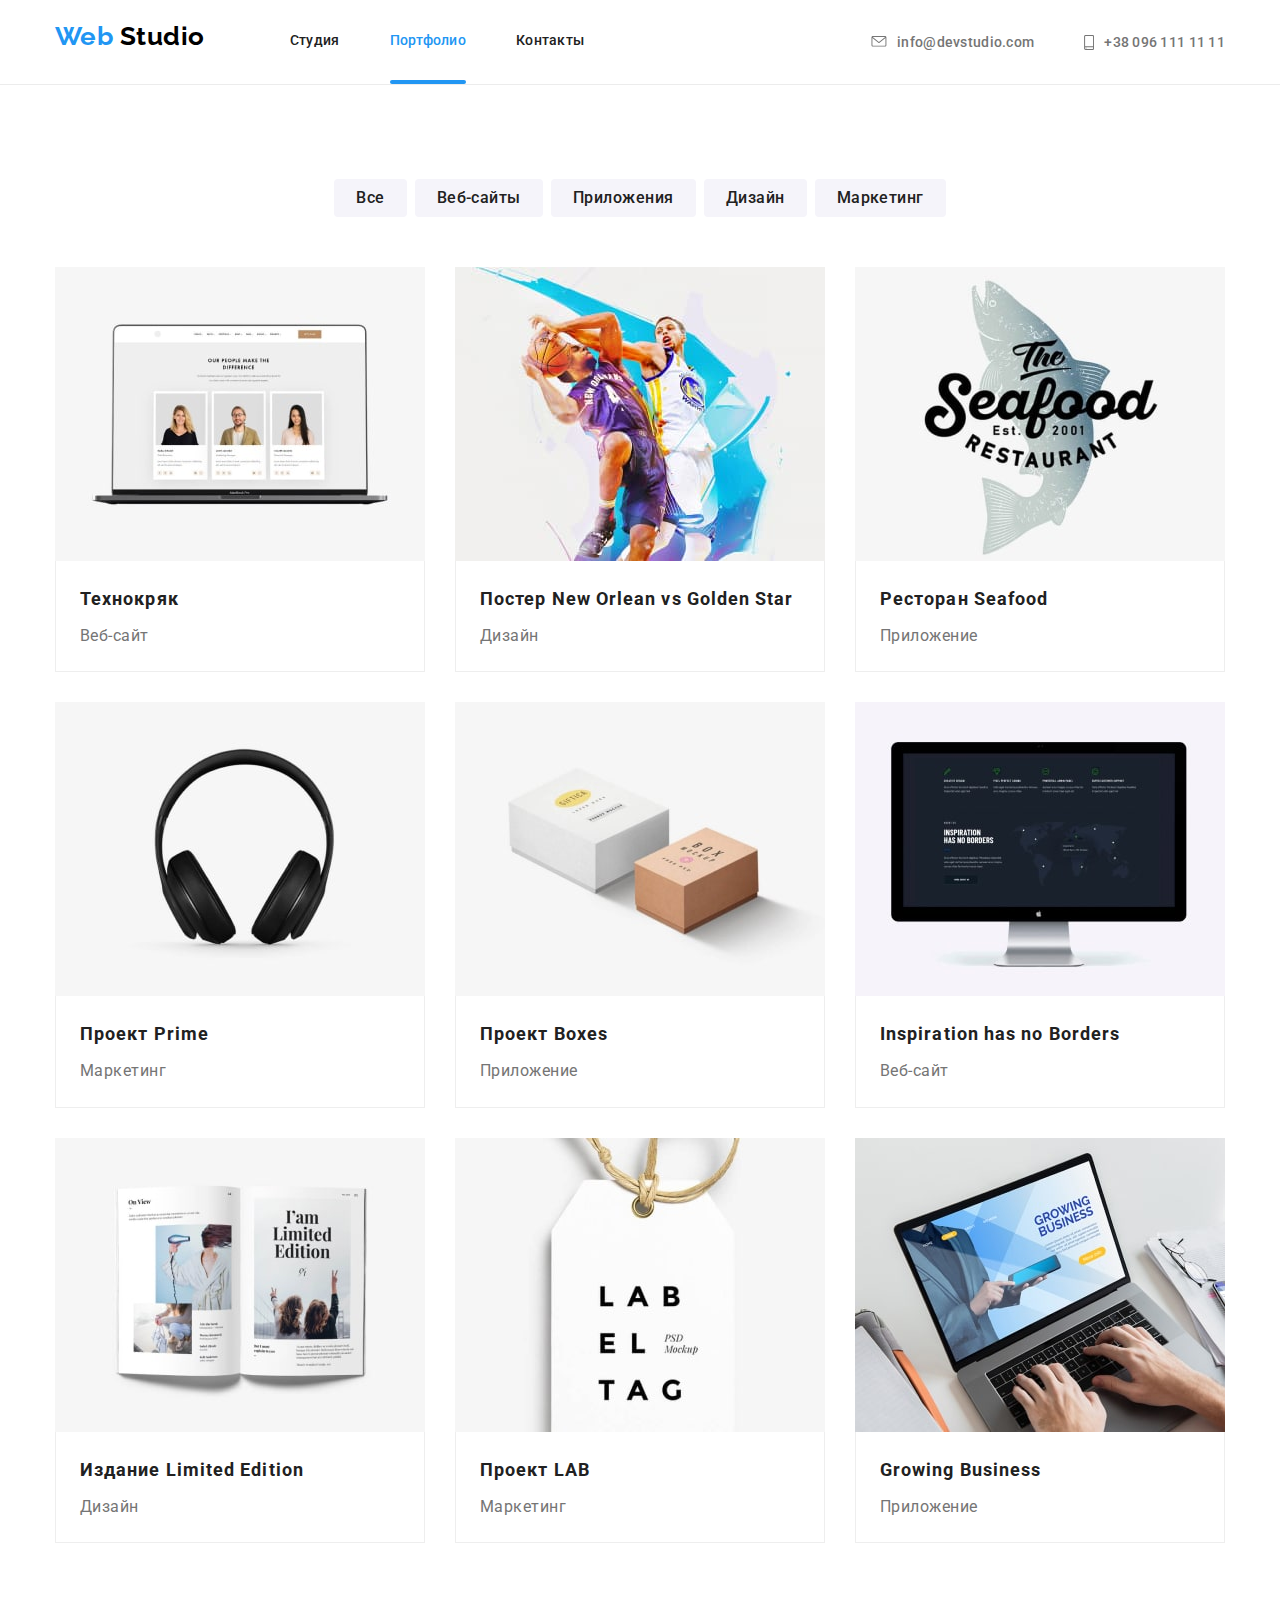
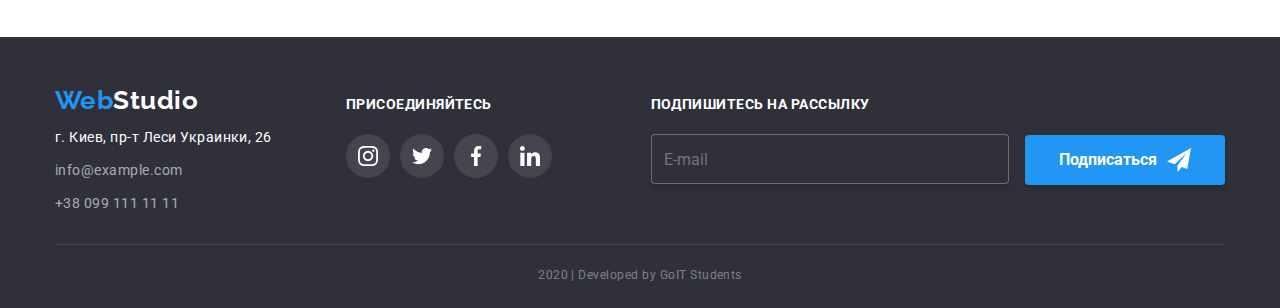
==== portfolio.html @ 4773e244 "Домашняя работа №6" ====
<!DOCTYPE html>
<html lang="ru">
  <head>
    <meta charset="UTF-8" />
    <meta name="viewport" content="width=device-width, initial-scale=1.0" />
    <title>Портфолио</title>
    <link
      href="https://fonts.googleapis.com/css2?family=Raleway:wght@700&family=Roboto:wght@400;500;700&display=swap"
      rel="stylesheet"
    />
    <link
      rel="stylesheet"
      href="https://cdnjs.cloudflare.com/ajax/libs/modern-normalize/0.6.0/modern-normalize.min.css"
    />
    <link rel="stylesheet" href="./css/style.css" />
  </head>
  <body>
    <header class="header-portfolio">
      <div class="main">
        <nav class="navigation">
          <a href="index.html" class="primary-logo"
            ><span class="blue-word">Web</span> Studio</a
          >

          <ul class="site-nav">
            <li class="nav-item">
              <a href="./index.html" class="link">Студия</a>
            </li>
            <li class="nav-item current">
              <a href="./portfolio.html" class="link active">Портфолио</a>
            </li>
            <li class="nav-item"><a href="" class="link">Контакты</a></li>
          </ul>
        </nav>

        <ul class="site-contacts">
          <li class="contacts-item">
            <a href="mailto:info@devstudio.com" class="link contacts">
              <svg class="envelope-icon">
                <use href="./images/symboldefs.svg#envelope"></use>
              </svg>
              info@devstudio.com</a
            >
          </li>
          <li class="contacts-item">
            <a href="tel:+380961111111" class="link contacts">
              <svg class="smartphone-icon">
                <use href="./images/symboldefs.svg#smartphone"></use>
              </svg>
              +38 096 111 11 11</a
            >
          </li>
        </ul>
      </div>
    </header>

    <main>
      <section class="product-section">
        <div class="product-container">
          <!-- Скрыть заголовок! -->
          <h1 class="hidden-title">Примеры работ</h1>
          <ul class="product-list">
            <li class="product-item">
              <button type="button" class="product-filter">Все</button>
            </li>
            <li class="product-item">
              <button type="button" class="product-filter">Веб-сайты</button>
            </li>
            <li class="product-item">
              <button type="button" class="product-filter">Приложения</button>
            </li>
            <li class="product-item">
              <button type="button" class="product-filter">Дизайн</button>
            </li>
            <li class="product-item">
              <button type="button" class="product-filter">Маркетинг</button>
            </li>
          </ul>

          <ul class="work-list">
            <li class="work-item">
              <a href="" class="filter-link">
                <div class="description-container">
                  <img
                    src="./images/tehnokryak.jpg"
                    alt="веб-сайт"
                    width="370"
                    height="294"
                    class="item-picture"
                  />
                  <p class="description-product">
                    Технокряк это современная площадка распространения
                    коронавируса. Компании используют эту платформу для
                    цифрового шпионажа и атак на защищённые сервера конкурентов.
                  </p>
                </div>
                <div class="item-card">
                  <h2 class="filter-title">Технокряк</h2>
                  <p class="categories-name">Веб-сайт</p>
                </div>
              </a>
            </li>
            <li class="work-item">
              <a href="" class="filter-link">
                <div class="description-container">
                  <div class="description-container">
                    <img
                      src="./images/nogs.jpg"
                      alt="дизайн"
                      width="370"
                      height="294"
                      class="item-picture"
                    />
                    <p class="description-product">
                      Технокряк это современная площадка распространения
                      коронавируса. Компании используют эту платформу для
                      цифрового шпионажа и атак на защищённые сервера
                      конкурентов.
                    </p>
                  </div>
                </div>
                <div class="item-card">
                  <h2 class="filter-title">Постер New Orlean vs Golden Star</h2>
                  <p class="categories-name">Дизайн</p>
                </div>
              </a>
            </li>
            <li class="work-item">
              <a href="" class="filter-link">
                <div class="description-container">
                  <img
                    src="./images/seafood.jpg"
                    alt="приложение"
                    width="370"
                    height="294"
                    class="item-picture"
                  />
                  <p class="description-product">
                    Технокряк это современная площадка распространения
                    коронавируса. Компании используют эту платформу для
                    цифрового шпионажа и атак на защищённые сервера конкурентов.
                  </p>
                </div>
                <div class="item-card">
                  <h2 class="filter-title">Ресторан Seafood</h2>
                  <p class="categories-name">Приложение</p>
                </div>
              </a>
            </li>
            <li class="work-item">
              <a href="" class="filter-link">
                <div class="description-container">
                  <img
                    src="./images/prime.jpg"
                    alt="маркетинг"
                    width="370"
                    height="294"
                    class="item-picture"
                  />
                  <p class="description-product">
                    Технокряк это современная площадка распространения
                    коронавируса. Компании используют эту платформу для
                    цифрового шпионажа и атак на защищённые сервера конкурентов.
                  </p>
                </div>
                <div class="item-card">
                  <h2 class="filter-title">Проект Prime</h2>
                  <p class="categories-name">Маркетинг</p>
                </div>
              </a>
            </li>
            <li class="work-item">
              <a href="" class="filter-link">
                <div class="description-container">
                  <img
                    src="./images/boxes.jpg"
                    alt="приложение"
                    width="370"
                    height="294"
                    class="item-picture"
                  />
                  <p class="description-product">
                    Технокряк это современная площадка распространения
                    коронавируса. Компании используют эту платформу для
                    цифрового шпионажа и атак на защищённые сервера конкурентов.
                  </p>
                </div>
                <div class="item-card">
                  <h2 class="filter-title">Проект Boxes</h2>
                  <p class="categories-name">Приложение</p>
                </div>
              </a>
            </li>
            <li class="work-item">
              <a href="" class="filter-link">
                <div class="description-container">
                  <img
                    src="./images/inspirationhasnoborders.jpg"
                    alt="веб-сайт"
                    width="370"
                    height="294"
                    class="item-picture"
                  />
                  <p class="description-product">
                    Технокряк это современная площадка распространения
                    коронавируса. Компании используют эту платформу для
                    цифрового шпионажа и атак на защищённые сервера конкурентов.
                  </p>
                </div>
                <div class="item-card">
                  <h2 class="filter-title">Inspiration has no Borders</h2>
                  <p class="categories-name">Веб-сайт</p>
                </div>
              </a>
            </li>
            <li class="work-item">
              <a href="" class="filter-link">
                <div class="description-container">
                  <img
                    src="./images/limitededition.jpg"
                    alt="дизайн"
                    width="370"
                    height="294"
                    class="item-picture"
                  />
                  <p class="description-product">
                    Технокряк это современная площадка распространения
                    коронавируса. Компании используют эту платформу для
                    цифрового шпионажа и атак на защищённые сервера конкурентов.
                  </p>
                </div>
                <div class="item-card">
                  <h2 class="filter-title">Издание Limited Edition</h2>
                  <p class="categories-name">Дизайн</p>
                </div>
              </a>
            </li>
            <li class="work-item">
              <a href="" class="filter-link">
                <div class="description-container">
                  <img
                    src="./images/lab.jpg"
                    alt="маркетинг"
                    width="370"
                    height="294"
                    class="item-picture"
                  />
                  <p class="description-product">
                    Технокряк это современная площадка распространения
                    коронавируса. Компании используют эту платформу для
                    цифрового шпионажа и атак на защищённые сервера конкурентов.
                  </p>
                </div>
                <div class="item-card">
                  <h2 class="filter-title">Проект LAB</h2>
                  <p class="categories-name">Маркетинг</p>
                </div>
              </a>
            </li>
            <li class="work-item">
              <a href="" class="filter-link">
                <div class="description-container">
                  <img
                    src="./images/growingbusiness.jpg"
                    alt="приложение"
                    width="370"
                    height="294"
                    class="item-picture"
                  />
                  <p class="description-product">
                    Технокряк это современная площадка распространения
                    коронавируса. Компании используют эту платформу для
                    цифрового шпионажа и атак на защищённые сервера конкурентов.
                  </p>
                </div>
                <div class="item-card">
                  <h2 class="filter-title">Growing Business</h2>
                  <p class="categories-name">Приложение</p>
                </div>
              </a>
            </li>
          </ul>
        </div>
      </section>
    </main>

    <footer class="background-footer">
      <div class="footer-container">
        <div class="main-footer">
          <div class="logo-address">
            <nav class="logo-footer">
              <a href="index.html" class="primary-logo link"
                ><span class="blue-word">Web</span
                ><span class="white-word">Studio</span></a
              >
            </nav>

            <address class="location">г. Киев, пр-т Леси Украинки, 26</address>

            <ul class="contacts-footer">
              <li>
                <a class="mail-tel" href="mailto:info@example.com"
                  >info@example.com</a
                >
              </li>
              <li>
                <a class="mail-tel" href="tel:+380991111111"
                  >+38 099 111 11 11</a
                >
              </li>
            </ul>
          </div>

          <div class="add-social">
            <b class="footer-title">присоединяйтесь</b>
            <nav>
              <ul class="add-network">
                <li class="network-item">
                  <a href="https://www.instagram.com/" class="footer-network">
                    <svg>
                      <use href="./images/symboldefs.svg#instagram"></use>
                    </svg>
                  </a>
                </li>
                <li class="network-item">
                  <a href="https://twitter.com/explore" class="footer-network">
                    <svg>
                      <use href="./images/symboldefs.svg#twitter"></use>
                    </svg>
                  </a>
                </li>
                <li class="network-item">
                  <a href="https://www.facebook.com/" class="footer-network">
                    <svg>
                      <use href="./images/symboldefs.svg#facebook"></use>
                    </svg>
                  </a>
                </li>
                <li class="network-item">
                  <a href="https://www.linkedin.com/" class="footer-network">
                    <svg>
                      <use href="./images/symboldefs.svg#linkedin"></use>
                    </svg>
                  </a>
                </li>
              </ul>
            </nav>
          </div>

          <div class="subsribe">
            <b class="footer-title">подпишитесь на рассылку</b>
            <form>
              <input type="email" class="subsribe-input" placeholder="E-mail" />
              <button type="submit" class="button-subsribe">
                Подписаться<svg class="icon-send">
                  <use href="./images/symboldefs.svg#iconsend"></use>
                </svg>
              </button>
            </form>
          </div>
        </div>
        <p class="end-footer">2020 | Developed by GoIT Students</p>
      </div>
    </footer>
  </body>
</html>
---- css/style.css ----
/* 1200px + по 15 на паддинги - ширина контейнера под контент */

/* #2196F3 accent color*/
/* #212121 title color*/
/* #757575 primary text color*/
/* #FFFFFF header background color*/
/* #2F303A footer background color*/

*,
*::before,
*::after {
  box-sizing: inherit;
}

html {
  box-sizing: border-box;
}

:root {
  --accent-color: #2196f3;
  --title-color: #212121;
  --primary-text-color: #757575;
  --secondary-background-color: #f5f4fa;
  --footer-background-color: #2f303a;
  --white-title: #ffffff;
}

img {
  display: block;
  max-width: 100%;
  height: auto;
}

body {
  color: var(--primary-text-color);
  font-family: Roboto, sans-serif;
  letter-spacing: 0.03em;
}

/* a:focus {
  outline: none;
} */

.main {
  align-items: center;
  display: flex;
  justify-content: space-between;
  margin-left: auto;
  margin-right: auto;
  width: 1200px;
  padding-left: 15px;
  padding-right: 15px;
}

.container {
  margin-left: auto;
  margin-right: auto;
  width: 1200px;
  padding-left: 15px;
  padding-right: 15px;
  padding-top: 94px;
  padding-bottom: 94px;
}

.hero-container {
  position: relative;
  padding-top: 200px;
  margin-left: auto;
  margin-right: auto;
  width: 1200px;
  padding-left: 15px;
  padding-right: 15px;
}

ul {
  list-style-type: none;
  padding: 0;
  margin: 0;
}

/*Лого студии*/
.primary-logo {
  color: #000000;
  text-decoration: none;
  font-family: Raleway, sans-serif;
  font-weight: 700;
  font-size: 26px;
  line-height: 1.2;
}

.primary-logo:focus {
  color: #2196f3;
}

.blue-word {
  color: #2196f3;
}

/*Ссылки навигации*/
.navigation {
  display: flex;
  align-items: baseline;
}

.site-nav {
  margin-left: 85px;
  display: flex;
}

.nav-item:not(:last-child) {
  margin-right: 50px;
}

.site-nav a {
  display: block;
  padding-top: 32px;
  padding-bottom: 32px;

  color: var(--title-color);
  text-decoration: none;
  font-weight: 500;
  font-size: 14px;
  line-height: 1.15;
  letter-spacing: 0.02em;

  transition-property: color;
  transition-duration: 250ms;
  transition-timing-function: cubic-bezier(0.4, 0, 0.2, 1);
}

.link:hover,
.link:focus,
.link.active {
  color: var(--accent-color);
}

.current::after {
  display: block;
  border-radius: 2px;
  content: "";
  height: 4px;
  width: 100%;
  background-color: var(--accent-color);
}

.site-contacts {
  display: flex;
}

.contacts-item:not(:last-child) {
  margin-right: 50px;
}

.contacts-item {
  display: inline-flex;
  align-items: center;
}

.contacts {
  display: flex;
  align-items: center;
}

.link .contacts:focus {
  color: var(--accent-color);
}

.envelope-icon {
  margin-right: 10px;
  width: 16px;
  height: 11.2px;
  fill: currentColor;
}

.envelope-icon:hover {
  fill: var(--accent-color);
}

.smartphone-icon {
  margin-right: 10px;
  width: 10px;
  height: 14.94px;
  fill: currentColor;
}

.smartphone-icon:hover {
  fill: var(--accent-color);
}

.contacts {
  text-decoration: none;
  color: var(--primary-text-color);
  font-weight: 500;
  font-size: 14px;
  line-height: 1.15;
  letter-spacing: 0.02em;

  transition-property: color;
  transition-duration: 250ms;
  transition-timing-function: cubic-bezier(0.4, 0, 0.2, 1);
}

/*Герой*/
.hero {
  margin-left: auto;
  margin-right: auto;

  background-color: rgba(47, 48, 58, 0.8);
  background-image: linear-gradient(
      rgba(47, 48, 58, 0.8),
      rgba(47, 48, 58, 0.8)
    ),
    url("../images/heroimg.jpg");
  background-repeat: no-repeat;
  background-size: cover;
  background-position: center;
  max-width: 1600px;
  height: 600px;
}

.hero-title {
  text-align: center;
  display: block;
  margin-left: auto;
  margin-right: auto;
  width: fit-content;

  margin-top: 0;
  margin-bottom: 46px;
  color: #ffffff;
  font-weight: 900;
  font-size: 44px;
  line-height: 1.35;
  letter-spacing: 0.06em;
  text-transform: uppercase;
}

.window-container {
  position: absolute;
  width: 528px;
  height: 581px;
  padding: 40px;
  display: flex;
  flex-direction: column;
  align-items: center;
  margin-left: auto;
  margin-right: auto;
  top: 50%;
  left: 50%;
  transform: translate(-50%, -50%);

  border-radius: 4px;
  background-color: #ffffff;
  box-shadow: 0px 2px 1px rgba(0, 0, 0, 0.2), 0px 1px 1px rgba(0, 0, 0, 0.14),
    0px 1px 3px rgba(0, 0, 0, 0.12);
}

/* Форма заявки */
/* бекдроп для модалки */
.backdrop {
  position: fixed;
  z-index: 2;
  top: 0;
  left: 0;
  width: 100%;
  height: 100%;
  background-color: rgba(0, 0, 0, 0.5);
  opacity: 1;
  visibility: visible;

  transition-property: opacity;
  transition-duration: 250ms;
  transition-timing-function: visibility 250ms cubic-bezier(0.4, 0, 0.2, 1);
}

.is-hidden {
  visibility: hidden;
  opacity: 0;
  pointer-events: none;
}

.close-btn {
  width: 30px;
  height: 30px;
  position: absolute;
  right: -10px;
  top: -10px;
  border-radius: 50%;
  padding: 0;
  border: none;
  display: inline-flex;
  justify-content: center;
  align-items: center;
  outline: none;
}

.close-btn:focus {
  border: solid 2px #2196f3;
}

.title-form {
  margin-bottom: 30px;

  font-weight: 700;
  font-size: 20px;
  line-height: 1.15;
  color: var(--title-color);
}

.form-window {
  width: 100%;
  display: inline-flex;
  flex-direction: column;
  align-items: center;
}

.field-input {
  width: 100%;
  margin: 0;
  padding: 11px 11px 11px 42px;
  border: 1px solid rgba(33, 33, 33, 0.2);
  border-radius: 4px;
}

.name-icon {
  width: 12px;
  height: 12px;
  position: absolute;
  top: 50%;
  left: 19px;
  transform: translateY(-50%);
  fill: #000000;

  transition-property: fill;
  transition-duration: 250ms;
  transition-timing-function: cubic-bezier(0.4, 0, 0.2, 1);
}

.field-input:focus ~ .name-icon {
  fill: var(--accent-color);
}

.enter-data {
  margin-bottom: 28px;
  position: relative;
  width: 100%;
}

.enter-data > label {
  position: absolute;
  top: 50%;
  transform: translateY(-50%);
  left: 42px;

  transition-property: transform;
  transition-duration: 250ms;
  transition-timing-function: cubic-bezier(0.4, 0, 0.2, 1);
}

.field-input:focus + label {
  color: var(--accent-color);
}

.field-input:focus {
  outline-color: var(--accent-color);
}

.field-input:focus + label {
  transform: translate(-30px, -40px);

  font-size: 12px;
  transition-property: transform;
  transition-duration: 250ms;
  transition-timing-function: cubic-bezier(0.4, 0, 0.2, 1);
}

.field-input:focus + label,
.field-input:not(:placeholder-shown) + label {
  transform: translate(-30px, -40px);
}

.telephone-icon {
  position: absolute;
  width: 13px;
  height: 13px;
  top: 50%;
  left: 19px;
  fill: #000000;
  transform: translateY(-50%);

  transition-property: fill;
  transition-duration: 250ms;
  transition-timing-function: cubic-bezier(0.4, 0, 0.2, 1);
}

.field-input:focus ~ .telephone-icon {
  fill: var(--accent-color);
}

.enter-comment {
  width: 100%;
  position: relative;
}

.field-comment {
  display: block;
  width: 100%;
  height: 120px;
  padding: 16px 12px;
  border: 1px solid rgba(33, 33, 33, 0.2);
  border-radius: 4px;
}

.enter-comment > label {
  position: absolute;
  top: 17px;
  left: 16px;

  transition-property: transform;
  transition-duration: 250ms;
  transition-timing-function: cubic-bezier(0.4, 0, 0.2, 1);
}

.field-comment:focus {
  outline-color: var(--accent-color);
}

.field-comment:focus + label {
  transform: translate(-1px, -35px);
  color: var(--accent-color);

  font-size: 12px;
  transition-property: transform;
  transition-duration: 250ms;
  transition-timing-function: cubic-bezier(0.4, 0, 0.2, 1);
}

.field-comment:focus + label,
.field-comment:not(:placeholder-shown) + label {
  transform: translate(-1px, -35px);
}

textarea {
  resize: none;
}

.checkbox-container {
  margin-top: 20px;
  margin-bottom: 30px;
  display: flex;
  align-items: center;
  justify-content: center;
}

.agree-label {
  display: flex;
  align-items: center;

  font-size: 14px;
  line-height: 1.71;
}

.checkbox {
  /* appearance: none;
  -webkit-appearance: none;
  -moz-appearance: none; */
  width: 1px;
  height: 1px;
  margin: -1px;
  border: 0;
  padding: 0;
  clip: rect(0 0 0 0);

  position: absolute;
}

.icon-check {
  margin-right: 8px;
  width: 15px;
  height: 15px;

  border: 1px solid #000000;
  border-radius: 3px;
  fill: #fff;
}

.checkbox:checked + .icon-check {
  background-color: var(--accent-color);
  background-origin: border-box;
  border: none;
}

.checkbox:focus + .icon-check {
  background-color: var(--accent-color);
  background-origin: border-box;
  border: none;
}
.checkbox:focus:checked + .icon-check {
  background-color: var(--accent-color);
  background-origin: border-box;
  border: none;
}
.checkbox:focus:not(:checked) + .icon-check {
  background-color: transparent;
  border: 1px solid var(--accent-color);
}

.conditions-contract {
  margin-left: 4px;
  color: var(--accent-color);
}

.button-send {
  font-weight: 700;
  font-size: 16px;
  line-height: 1.87;
  letter-spacing: 0.06em;

  padding: 0;
  border: none;
  display: inline-flex;
  justify-content: center;
  align-items: center;
  outline: none;
  color: var(--white-title);
  background-color: var(--accent-color);
  width: 200px;
  height: 50px;
  box-shadow: 0px 4px 4px rgba(0, 0, 0, 0.15);
  border-radius: 4px;
  cursor: pointer;
}

.button-send:focus {
  border: 1px solid #000000;
}

/*Кнопки "Заказать услугу" и "Подписаться"*/
.order {
  margin-left: auto;
  margin-right: auto;
  display: block;
  width: fit-content;
  cursor: pointer;
  outline: transparent;
}

.button {
  padding: 10px 32px;
  border-radius: 4px;

  text-decoration: none;
  color: #ffffff;
  background-color: var(--accent-color);
  font-family: Roboto;
  font-weight: 500;
  font-size: 16px;
  line-height: 1.87;
  text-align: center;
  box-shadow: 0px 4px 4px rgba(0, 0, 0, 0.15);
  border-style: none;
}

.button:focus {
  background-color: var(--accent-color);
  border: 2px solid #ffffff;
}

/*Преимущества работы с нами*/
.advantage-section {
  padding-top: 94px;
}

.advantage-container {
  margin-left: auto;
  margin-right: auto;
  width: 1200px;
  padding-left: 15px;
  padding-right: 15px;
}

.hidden-title {
  position: absolute;
  width: 1px;
  height: 1px;
  margin: -1px;
  border: 0;
  padding: 0;
  clip: rect(0 0 0 0);
  overflow: hidden;
}

.advantage-list {
  display: flex;
  justify-content: space-between;
}

.advantage-list > li:not(:last-child) {
  margin-right: 30px;
}

.advantage-item {
  width: 270px;
}

.bg-icon {
  margin-bottom: 30px;
  padding: 25px 100px;

  height: 120px;
  background-color: var(--secondary-background-color);
  border-radius: 4px;
}

.icon-advantage {
  width: 70px;
  height: 70px;
}

.advantage-title {
  margin: 0;
  margin-bottom: 10px;

  color: var(--title-color);
  font-weight: 700;
  font-size: 14px;
  line-height: 1.14;
  text-transform: uppercase;
}

.text {
  margin-top: 0;
  margin-bottom: 0;

  font-weight: 400;
  font-size: 14px;
  line-height: 1.71;
}

/* Чем мы занимаемся */
.production-section {
  padding-top: 94px;
  padding-bottom: 94px;
}

.production-container {
  margin-left: auto;
  margin-right: auto;
  width: 1200px;
  padding-left: 15px;
  padding-right: 15px;
}

.production-title {
  z-index: 1;
  position: absolute;
  bottom: 0;

  width: 100%;
  height: 70px;
  display: inline-flex;
  justify-content: center;
  align-items: center;
  margin-bottom: 0;
  margin-top: 0;

  background-color: rgba(47, 48, 58, 0.8);
  color: var(--white-title);
  text-align: center;
  font-weight: 700;
  font-size: 14px;
  line-height: 1.14;
  text-transform: uppercase;
}

.production-list {
  display: flex;
  justify-content: space-between;
}

.production-list > li:not(:last-child) {
  margin-right: 30px;
}

.production-wrapper {
  position: relative;
}

/*Заголовки секций*/
.section-title {
  margin-top: 0;
  margin-bottom: 50px;

  color: var(--title-color);
  font-weight: 700;
  font-size: 36px;
  line-height: 1.17;
  text-align: center;
}

/*Наша команда*/
.team-section {
  background-color: var(--secondary-background-color);
  padding-top: 94px;
  padding-bottom: 94px;
}

.team-container {
  margin-left: auto;
  margin-right: auto;
  width: 1200px;
  padding-left: 15px;
  padding-right: 15px;
}

.team-list {
  display: flex;
  justify-content: space-between;
}

.team-item {
  background-color: #ffffff;
  border-radius: 4px;
  box-shadow: 0px 2px 1px rgba(0, 0, 0, 0.2), 0px 1px 1px rgba(0, 0, 0, 0.14),
    0px 1px 3px rgba(0, 0, 0, 0.12);
  overflow: hidden;
}

.team-data {
  padding-top: 30px;
  padding-right: 32px;
  padding-left: 32px;
  padding-bottom: 24px;
}

.team-item:not(:last-child) {
  margin-right: 30px;
}

.social-links {
  display: flex;
  justify-content: space-evenly;
  margin-top: 16px;
}

.links-item {
  display: block;
  color: #ffffff;
}

.links-item:focus {
  outline: none;
  width: 44px;
  height: 44px;
  border-radius: 50%;
  background-color: var(--accent-color);
  fill: #fff;
}

.links-item:focus .icon-network {
  fill: #fff;
}

.icon-network {
  padding: 12px;
  border-radius: 50%;
  overflow: visible;
  width: 44px;
  height: 44px;
  fill: #afb1b8;

  transition-property: all;
  transition-duration: 250ms;
  transition-timing-function: cubic-bezier(0.4, 0, 0.2, 1);
}

.icon-network:hover {
  background-color: var(--accent-color);
  fill: currentColor;
}

.development-title {
  margin-top: 0;
  margin-bottom: 0;

  color: var(--title-color);
  font-weight: 500;
  font-size: 16px;
  line-height: 0.8;
  text-align: center;
}

.development-profession {
  margin-top: 10px;
  margin-bottom: 0;

  font-weight: 400;
  font-size: 16px;
  line-height: 0.8;
  text-align: center;
}

/* Постоянные клиенты */
.clients-section {
  padding-top: 94px;
  padding-bottom: 94px;
}

.clients-container {
  margin-left: auto;
  margin-right: auto;
  width: 1200px;
  padding-left: 15px;
  padding-right: 15px;
}

.clients-list {
  justify-content: space-between;
  display: flex;
  margin-left: auto;
  margin-right: auto;
}

.clients-item:not(:last-child) {
  margin-right: 30px;
}

.clients-link {
  display: flex;
  justify-content: center;
  align-items: center;
  width: 170px;
  height: 90px;
  color: #afb1b8;
  border: 1px solid #afb1b8;
  border-radius: 4px;

  transition-property: all;
  transition-duration: 250ms;
  transition-timing-function: cubic-bezier(0.4, 0, 0.2, 1);
}

.clients-link:focus {
  color: var(--accent-color);
  border: 1px solid var(--accent-color);
}

.clients-link:hover {
  color: var(--accent-color);
  border: 1px solid var(--accent-color);
  fill: currentColor;
}

/*Логотипы клиентов*/

.logo {
  fill: currentColor;
}

.yaco {
  width: 44px;
  height: 49px;
}

.tagline {
  width: 40px;
  height: 52px;
}

.company {
  width: 41px;
  height: 42px;
}

.foster {
  width: 79px;
  height: 42px;
}

.brand {
  width: 59px;
  height: 47px;
}

.taglinecompany {
  width: 88px;
  height: 45px;
}

/*Футер*/
.footer-container {
  margin-left: auto;
  margin-right: auto;
  width: 1200px;
  padding-left: 15px;
  padding-right: 15px;
  padding-top: 48px;
  padding-bottom: 21px;
}

.main-footer {
  display: flex;
  justify-content: space-between;
  align-items: baseline;
  padding-bottom: 28px;
  border-bottom: 1px solid rgba(255, 255, 255, 0.1);
}

.logo-address {
  margin-right: 69px;
}

.add-social {
  margin-right: 94px;
}

.add-network {
  display: flex;
  justify-content: space-between;
}

.footer-network {
  border-radius: 50%;
  overflow: visible;
  width: 44px;
  height: 44px;
  fill: #afb1b8;
  display: inline-flex;
  background-color: rgba(255, 255, 255, 0.1);
  align-items: center;
  justify-content: center;

  transition-property: all;
  transition-duration: 250ms;
  transition-timing-function: cubic-bezier(0.4, 0, 0.2, 1);
}

.footer-network:hover {
  background-color: var(--accent-color);
}

.footer-network:focus {
  background-color: var(--accent-color);
}

.footer-network > svg {
  width: 20px;
  height: 20px;
  fill: #ffffff;
}
.network-item:not(:last-child) {
  margin-right: 10px;
}

.logo-footer {
  margin-bottom: 10px;
}

.background-footer {
  background-color: var(--footer-background-color);
}

.link:focus .white-word {
  color: var(--accent-color);
}

.white-word {
  color: var(--white-title);
}

.footer-title {
  margin-bottom: 21px;
  display: block;

  color: var(--white-title);
  font-weight: 700;
  font-size: 14px;
  line-height: 1.14;
  text-transform: uppercase;
}

.location {
  margin-bottom: 9px;

  color: #ffffff;
  font-style: normal;
  font-weight: 400;
  font-size: 14px;
  line-height: 1.7;
}

.mail-tel {
  text-decoration: none;
  color: rgba(255, 255, 255, 0.6);
  font-weight: 400;
  font-size: 14px;
  line-height: 1.7;
}

.contacts-footer > li:not(:last-child) {
  margin-bottom: 9px;
}

/* Тестовая форма регистра */
.subsribe-input {
  margin-right: 12px;
  padding-left: 12px;
  width: 358px;
  height: 50px;
  color: var(--white-title);
  background-color: #2f303a;
  border: 1px solid rgba(255, 255, 255, 0.3);
  box-sizing: border-box;
  box-shadow: 0px 4px 4px rgba(0, 0, 0, 0.15);
  border-radius: 4px;
}

.button-subsribe {
  font-weight: 700;
  font-size: 16px;
  line-height: 1.87;

  padding: 0;
  border: none;
  display: inline-flex;
  justify-content: center;
  align-items: center;
  outline: none;
  color: var(--white-title);
  background-color: var(--accent-color);
  width: 200px;
  height: 50px;
  box-shadow: 0px 4px 4px rgba(0, 0, 0, 0.15);
  border-radius: 4px;
}

.button-subsribe:focus {
  background-color: var(--accent-color);
  border: 2px solid #fff;
}

.icon-send {
  width: 24px;
  height: 24px;
  margin-left: 10px;
}

.end-footer {
  margin-top: 18px;
  margin-bottom: 0;

  color: rgba(255, 255, 255, 0.4);
  font-weight: 400;
  font-size: 12px;
  line-height: 2;
  text-align: center;
}

/* -Портфолио- */

.header-portfolio {
  border-bottom: 1px solid #ececec;
}

/* Фильтр продукции */
.product-section {
  padding-top: 94px;
  padding-bottom: 94px;
}

.product-container {
  margin-left: auto;
  margin-right: auto;
  width: 1200px;
  padding-left: 15px;
  padding-right: 15px;
}

.product-list {
  margin-bottom: 50px;
  display: flex;
  justify-content: center;
}

.product-item:not(:last-child) {
  margin-right: 8px;
}

.product-filter {
  padding: 6px 22px;

  border-style: none;
  background-color: #f5f4fa;
  border-radius: 4px;
  color: var(--title-color);

  font-family: Roboto;
  font-weight: 500;
  font-size: 16px;
  line-height: 1.62;
  text-align: center;
  letter-spacing: 0.03em;

  transition-property: all;
  transition-duration: 250ms;
  transition-timing-function: cubic-bezier(0.4, 0, 0.2, 1);
}

.product-filter:hover {
  background-color: var(--accent-color);
  color: var(--white-title);
  box-shadow: 0px 2px 2px rgba(0, 0, 0, 0.12), 0px 1px 2px rgba(0, 0, 0, 0.08),
    0px 3px 1px rgba(0, 0, 0, 0.1);
}

.product-filter:focus {
  color: var(--white-title);
  background-color: var(--accent-color);
}

/* Ссылки примеров работ */
.filter-link {
  text-decoration: none;
  color: var(--primary-text-color);
}

/* Заголовки работ */
.filter-title {
  margin-top: 0px;
  margin-bottom: 4px;

  color: var(--title-color);
  font-weight: 700;
  font-size: 18px;
  line-height: 2;
  letter-spacing: 0.06em;
}

.categories-name {
  margin-top: 0;
  margin-bottom: 0;

  font-weight: 400;
  font-size: 16px;
  line-height: 1.9;
}

.work-list {
  display: flex;
  flex-wrap: wrap;
  justify-content: space-between;
}

.item-card {
  padding: 20px 24px;
  border-right: 1px solid #eeeeee;
  border-bottom: 1px solid #eeeeee;
  border-left: 1px solid #eeeeee;
}

.work-item {
  position: relative;

  margin-right: 30px;
  margin-bottom: 30px;
  width: 370px;
}

.item-picture {
  display: block;
}

.work-item:hover {
  box-shadow: 1px 4px 6px #00000029, 0px 4px 4px rgba(0, 0, 0, 0.06),
    0px 1px 1px rgba(0, 0, 0, 0.12);
}

.work-item:nth-child(3n) {
  margin-right: 0;
}

.work-item:nth-last-child(-n + 3) {
  margin-bottom: 0;
}

/* Описание примера работ */
.description-container {
  overflow: hidden;
  position: relative;
}

.description-product {
  position: absolute;
  transform: translateY(100%);
  top: 0;
  left: 0;
  opacity: 0;
  height: 100%;

  margin-top: 0;
  margin-bottom: 0;
  padding: 63px 24px;

  color: #ffffff;
  font-weight: 400;
  font-size: 18px;
  line-height: 1.55;

  transition-property: transform, opacity, background-color;
  transition-duration: 250ms;
  transition-timing-function: cubic-bezier(0.4, 0, 0.2, 1);
}

.work-item:hover .description-product {
  top: 0;
  left: 0;
  transform: translateY(0);
  background-color: rgba(33, 150, 243, 0.9);
  height: 294px;
  opacity: 1;
}
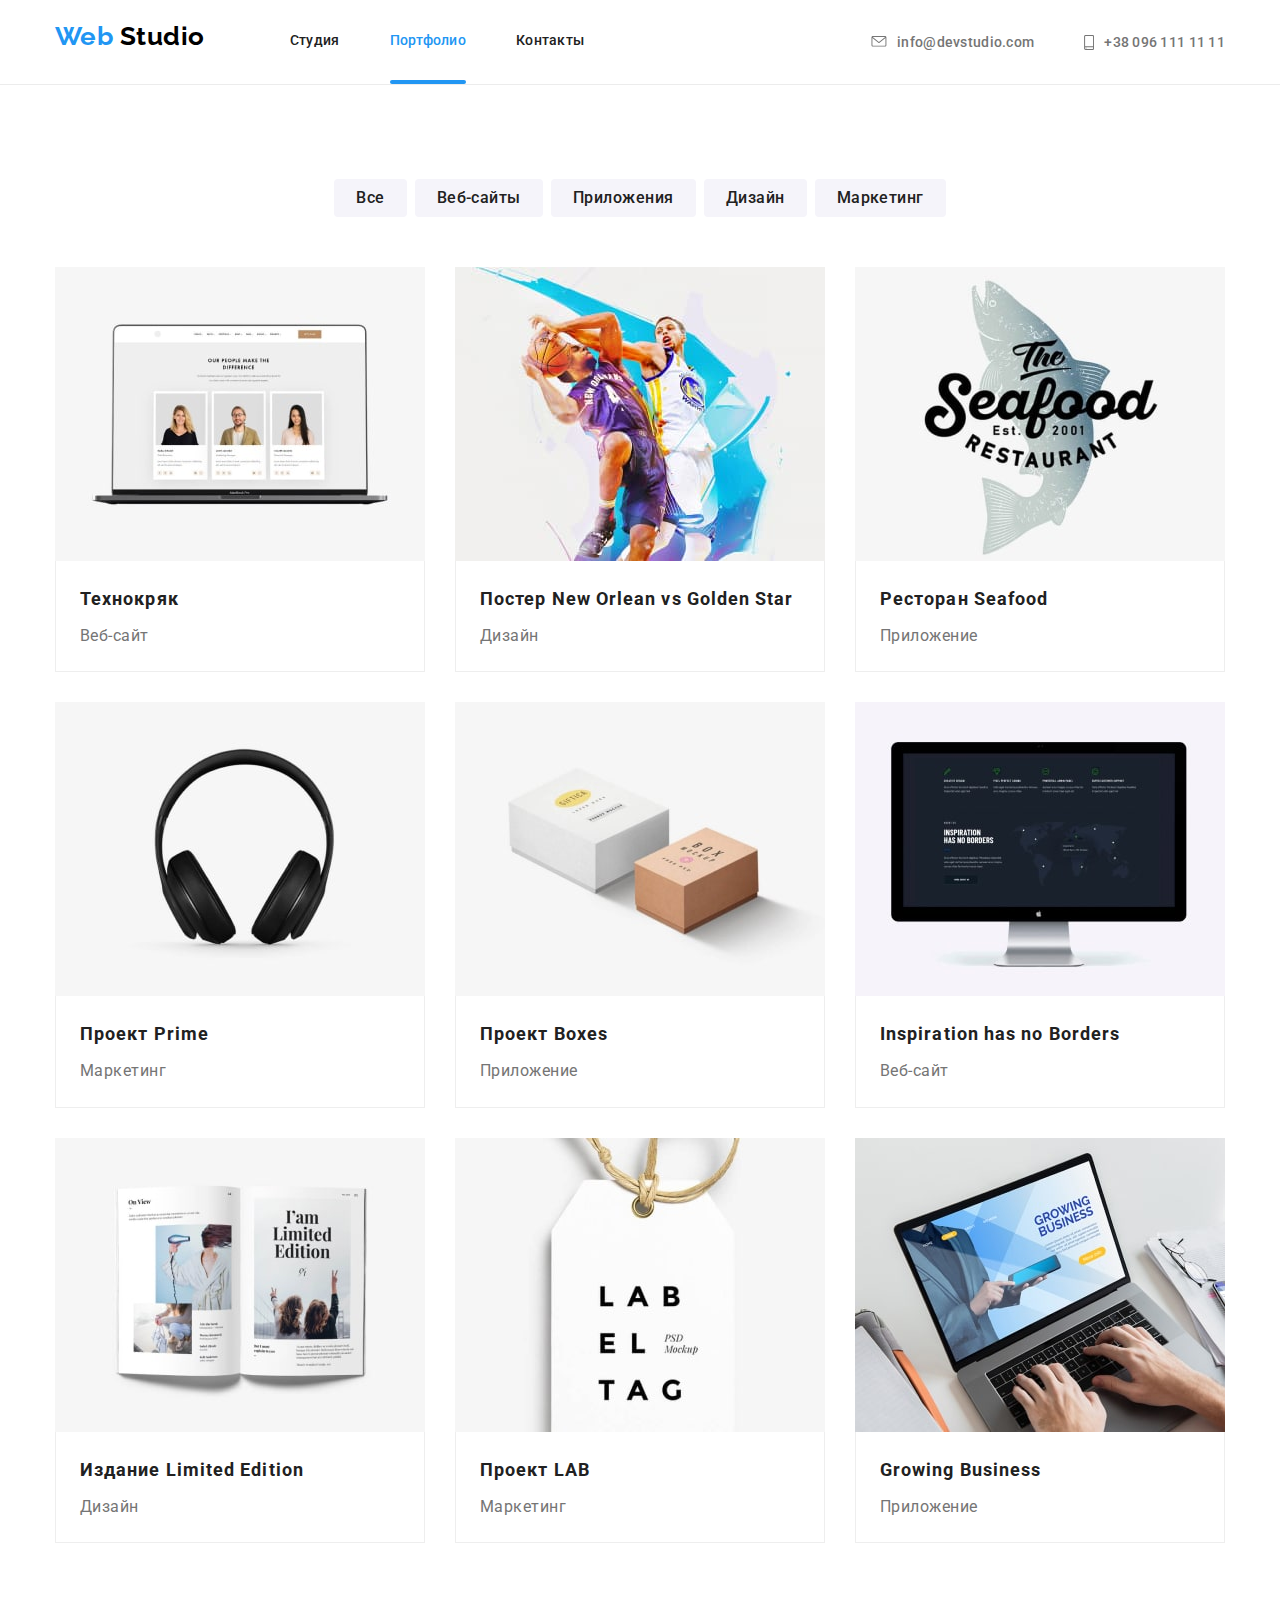
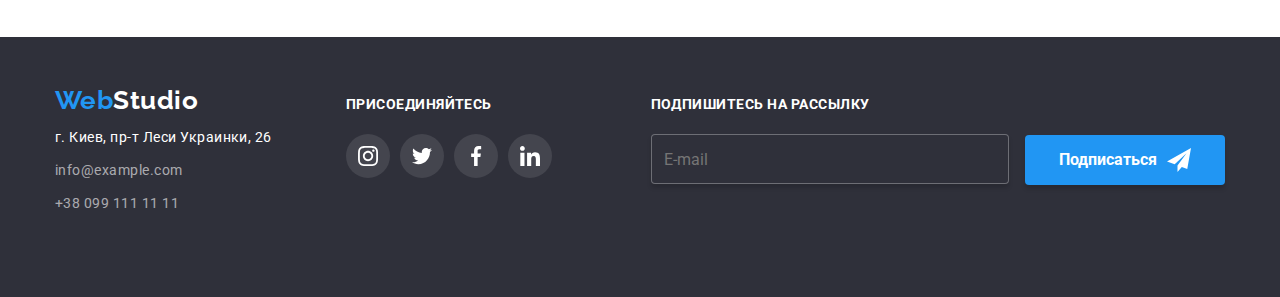
==== commit 1840fbeb: "Домашняя работа №6 (попытка№2)" ====
--- a/portfolio.html
+++ b/portfolio.html
@@ -359,7 +359,6 @@
             </form>
           </div>
         </div>
-        <p class="end-footer">2020 | Developed by GoIT Students</p>
       </div>
     </footer>
   </body>
--- a/css/style.css
+++ b/css/style.css
@@ -283,8 +283,8 @@
   width: 30px;
   height: 30px;
   position: absolute;
-  right: -10px;
-  top: -10px;
+  right: 8px;
+  top: 8px;
   border-radius: 50%;
   padding: 0;
   border: none;
@@ -292,10 +292,18 @@
   justify-content: center;
   align-items: center;
   outline: none;
+  cursor: pointer;
+
+  box-shadow: 0px 2px 1px rgba(0, 0, 0, 0.2), 0px 1px 1px rgba(0, 0, 0, 0.14),
+    0px 1px 3px rgba(0, 0, 0, 0.12);
 }
 
 .close-btn:focus {
   border: solid 2px #2196f3;
+}
+
+.close-btn:hover {
+  fill: var(--accent-color);
 }
 
 .title-form {
@@ -374,6 +382,10 @@
   transition-timing-function: cubic-bezier(0.4, 0, 0.2, 1);
 }
 
+.field-input:not(:placeholder-shown) + label {
+  font-size: 12px;
+}
+
 .field-input:focus + label,
 .field-input:not(:placeholder-shown) + label {
   transform: translate(-30px, -40px);
@@ -433,6 +445,10 @@
   transition-property: transform;
   transition-duration: 250ms;
   transition-timing-function: cubic-bezier(0.4, 0, 0.2, 1);
+}
+
+.field-comment:not(:placeholder-shown) + label {
+  font-size: 12px;
 }
 
 .field-comment:focus + label,
@@ -902,8 +918,7 @@
   display: flex;
   justify-content: space-between;
   align-items: baseline;
-  padding-bottom: 28px;
-  border-bottom: 1px solid rgba(255, 255, 255, 0.1);
+  padding-bottom: 60px;
 }
 
 .logo-address {
@@ -1045,17 +1060,6 @@
   margin-left: 10px;
 }
 
-.end-footer {
-  margin-top: 18px;
-  margin-bottom: 0;
-
-  color: rgba(255, 255, 255, 0.4);
-  font-weight: 400;
-  font-size: 12px;
-  line-height: 2;
-  text-align: center;
-}
-
 /* -Портфолио- */
 
 .header-portfolio {
